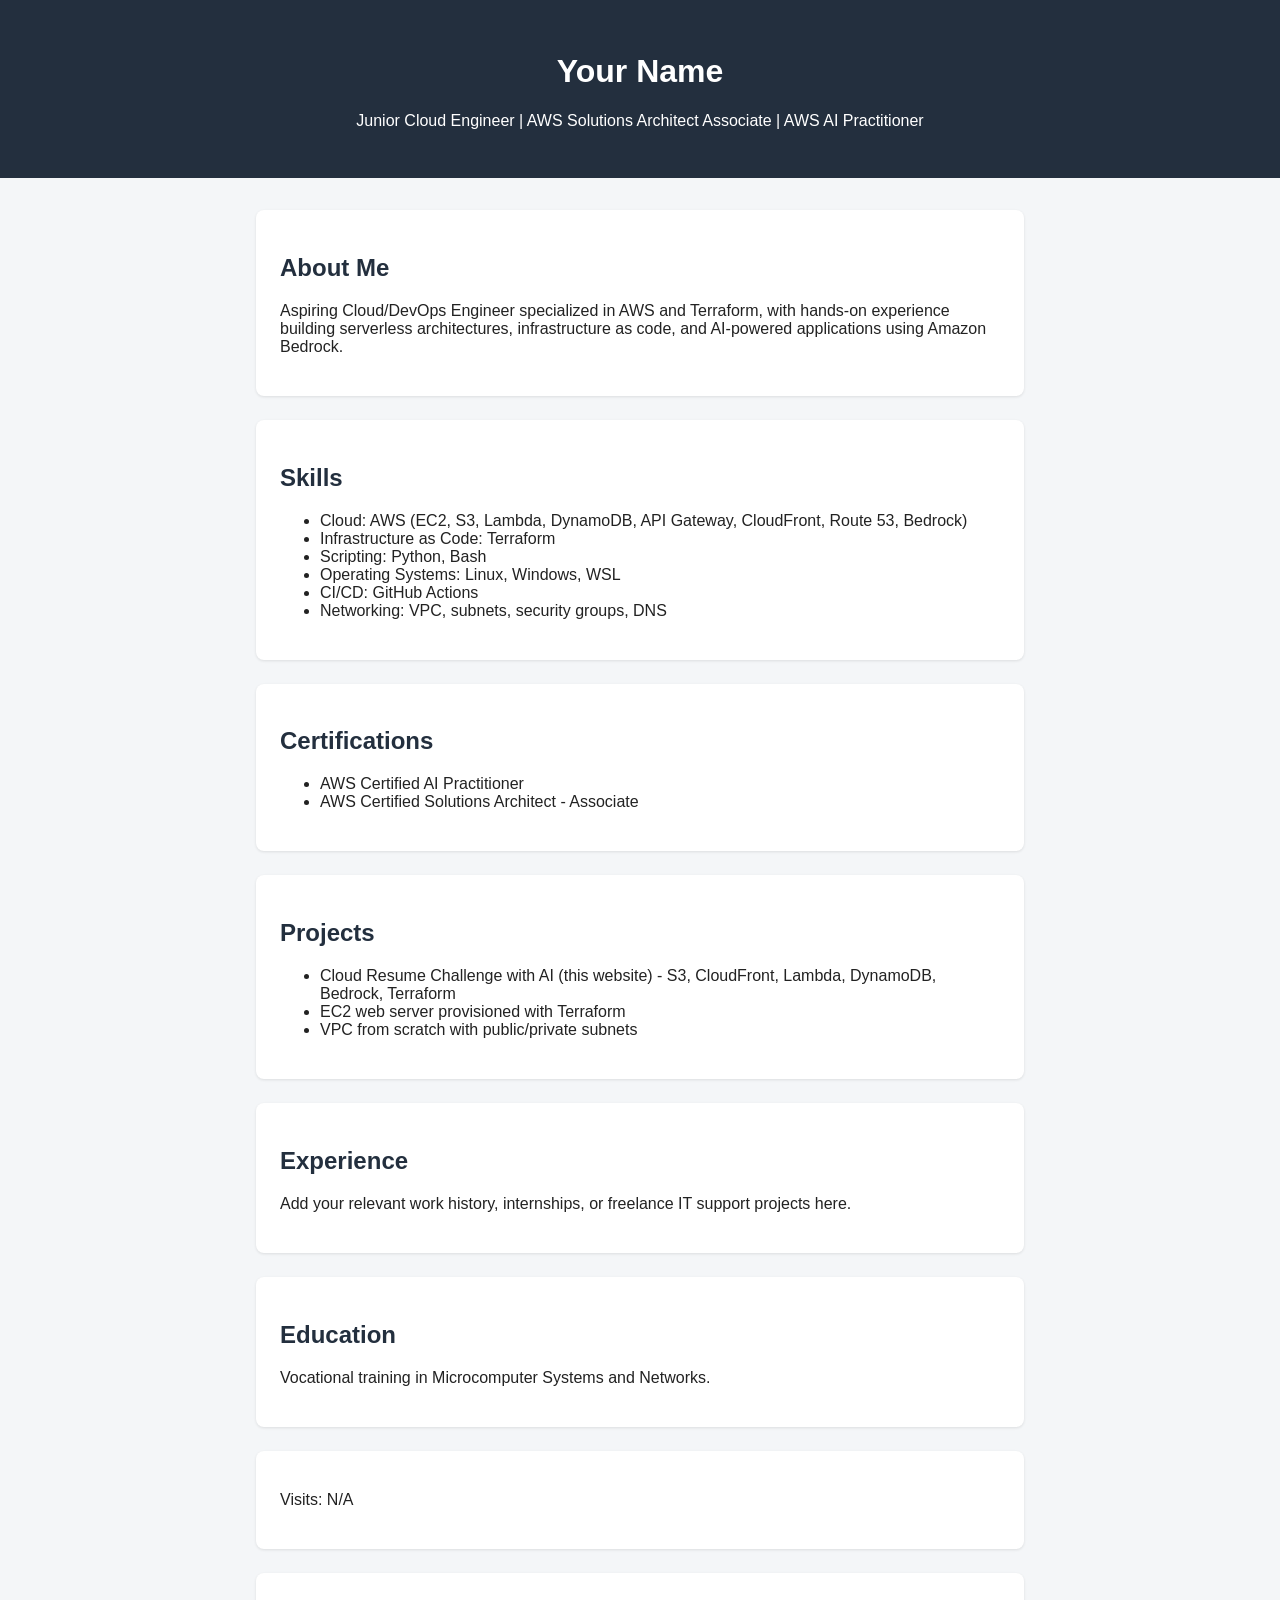
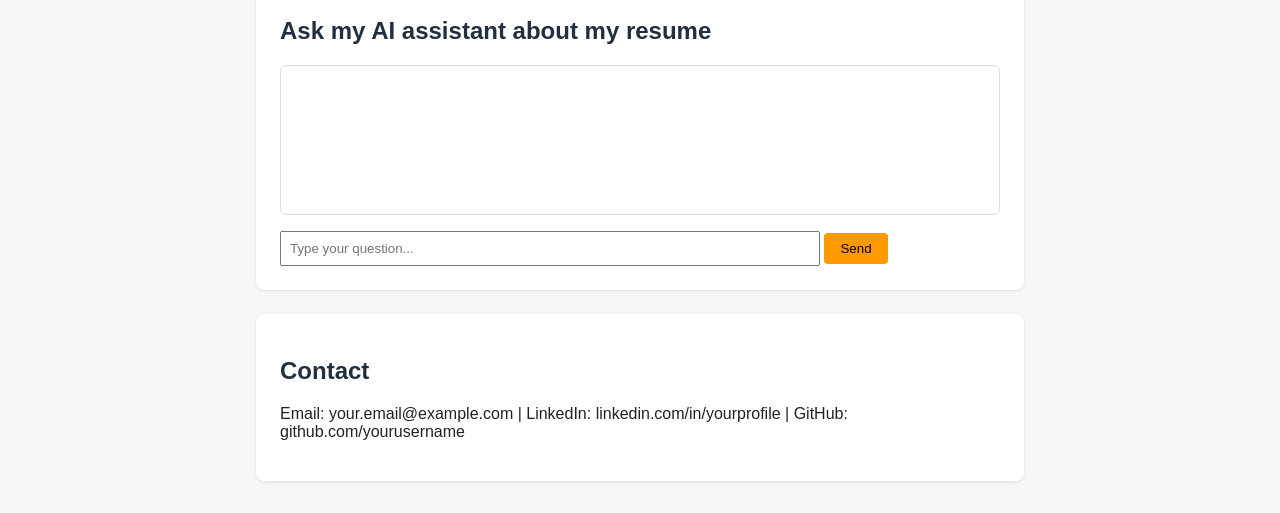
==== frontend/index.html @ 5c3176da "Initial structure: Cloud Resume Challenge + AI" ====
<!DOCTYPE html>
<html lang="en">
<head>
  <meta charset="UTF-8">
  <title>Your Name - Junior Cloud Engineer</title>
  <link rel="stylesheet" href="style.css">
</head>
<body>
  <header>
    <h1>Your Name</h1>
    <p>Junior Cloud Engineer | AWS Solutions Architect Associate | AWS AI Practitioner</p>
  </header>

  <main>
    <section id="about">
      <h2>About Me</h2>
      <p>Aspiring Cloud/DevOps Engineer specialized in AWS and Terraform, with hands-on
      experience building serverless architectures, infrastructure as code, and
      AI-powered applications using Amazon Bedrock.</p>
    </section>

    <section id="skills">
      <h2>Skills</h2>
      <ul>
        <li>Cloud: AWS (EC2, S3, Lambda, DynamoDB, API Gateway, CloudFront, Route 53, Bedrock)</li>
        <li>Infrastructure as Code: Terraform</li>
        <li>Scripting: Python, Bash</li>
        <li>Operating Systems: Linux, Windows, WSL</li>
        <li>CI/CD: GitHub Actions</li>
        <li>Networking: VPC, subnets, security groups, DNS</li>
      </ul>
    </section>

    <section id="certifications">
      <h2>Certifications</h2>
      <ul>
        <li>AWS Certified AI Practitioner</li>
        <li>AWS Certified Solutions Architect - Associate</li>
      </ul>
    </section>

    <section id="projects">
      <h2>Projects</h2>
      <ul>
        <li>Cloud Resume Challenge with AI (this website) - S3, CloudFront, Lambda, DynamoDB, Bedrock, Terraform</li>
        <li>EC2 web server provisioned with Terraform</li>
        <li>VPC from scratch with public/private subnets</li>
      </ul>
    </section>

    <section id="experience">
      <h2>Experience</h2>
      <p>Add your relevant work history, internships, or freelance IT support projects here.</p>
    </section>

    <section id="education">
      <h2>Education</h2>
      <p>Vocational training in Microcomputer Systems and Networks.</p>
    </section>

    <section id="counter">
      <p>Visits: <span id="visit-count">...</span></p>
    </section>

    <section id="chat">
      <h2>Ask my AI assistant about my resume</h2>
      <div id="chat-window"></div>
      <input type="text" id="chat-input" placeholder="Type your question...">
      <button id="chat-send">Send</button>
    </section>

    <section id="contact">
      <h2>Contact</h2>
      <p>Email: your.email@example.com | LinkedIn: linkedin.com/in/yourprofile | GitHub: github.com/yourusername</p>
    </section>
  </main>

  <script src="script.js"></script>
</body>
</html>
---- frontend/style.css ----
* { box-sizing: border-box; font-family: Arial, sans-serif; }
body { margin: 0; background: #f4f6f8; color: #222; }
header { background: #232f3e; color: white; padding: 2rem; text-align: center; }
main { max-width: 800px; margin: 2rem auto; padding: 0 1rem; }
section { background: white; padding: 1.5rem; margin-bottom: 1.5rem; border-radius: 8px; box-shadow: 0 1px 3px rgba(0,0,0,0.1); }
h2 { color: #232f3e; }
#chat-window { min-height: 150px; border: 1px solid #ddd; border-radius: 6px; padding: 1rem; margin-bottom: 1rem; overflow-y: auto; }
#chat-input { width: 75%; padding: 0.5rem; }
#chat-send { padding: 0.5rem 1rem; background: #ff9900; border: none; border-radius: 4px; cursor: pointer; }
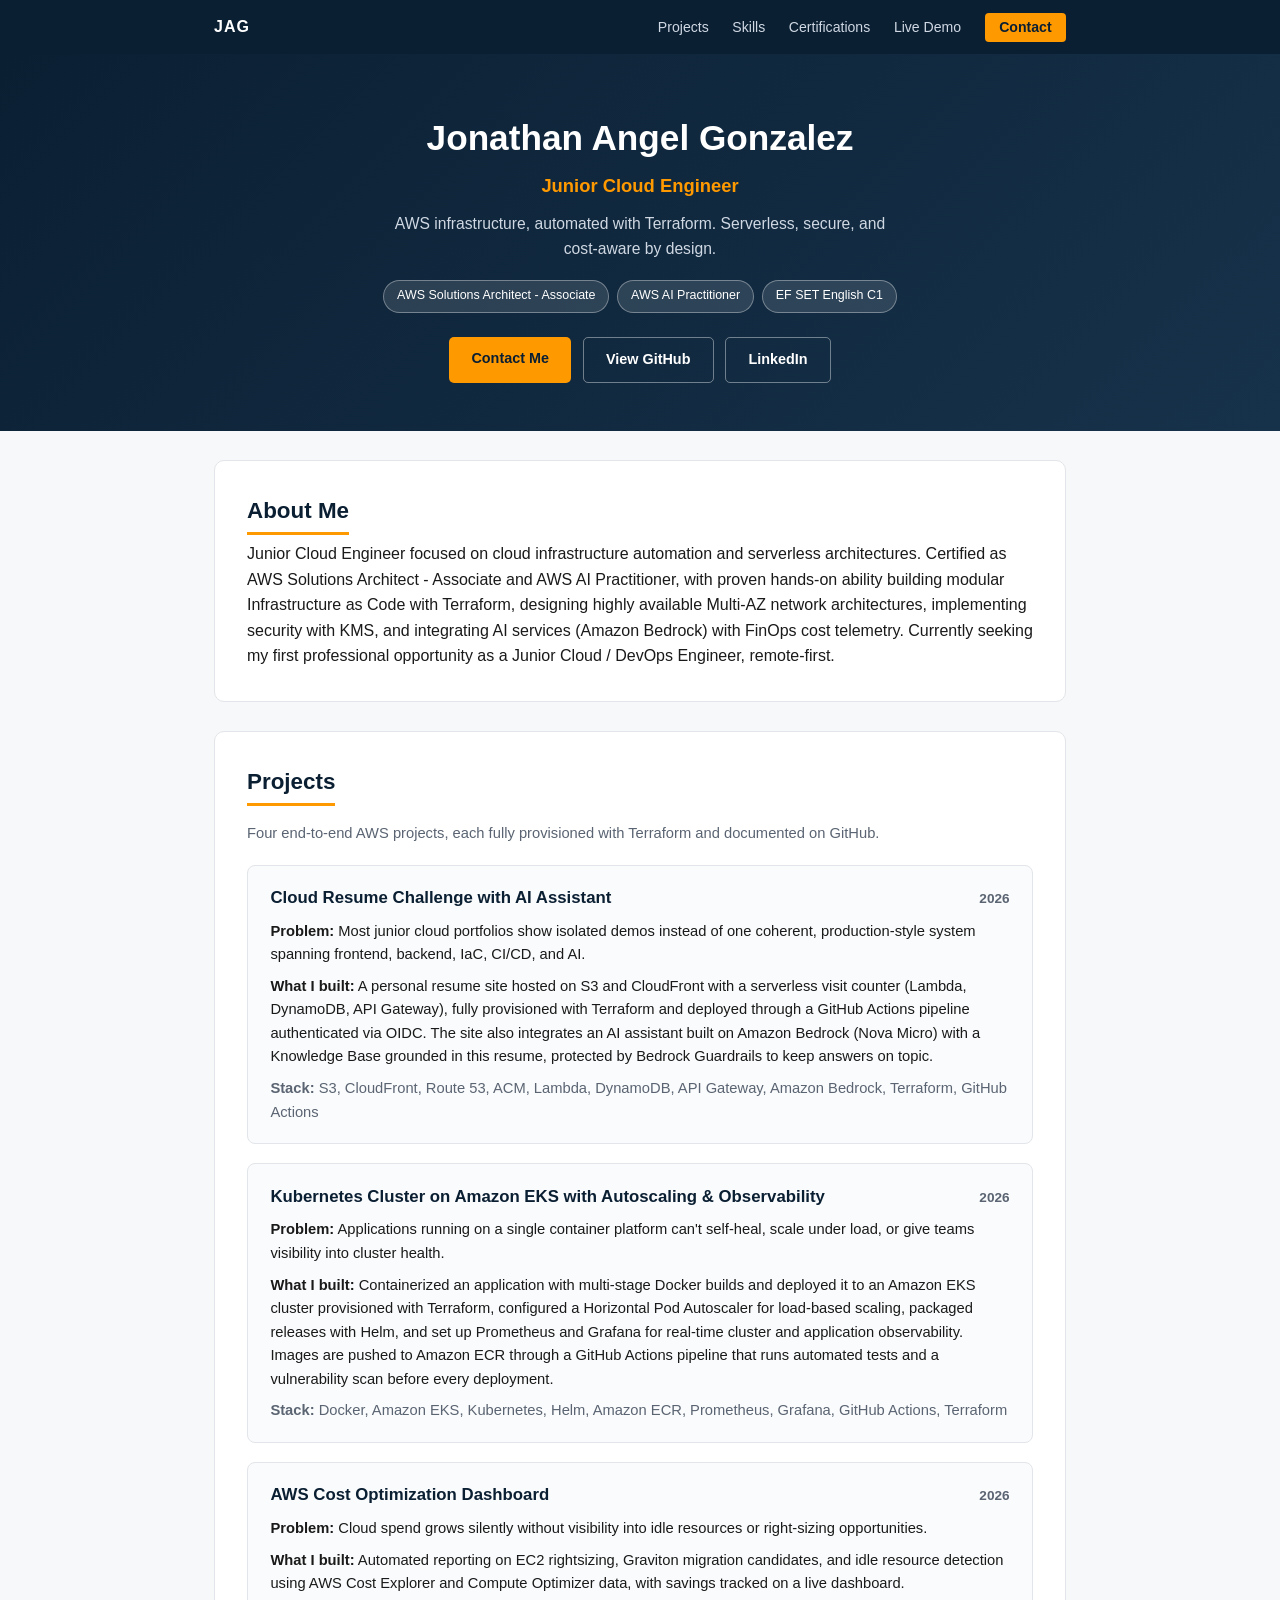
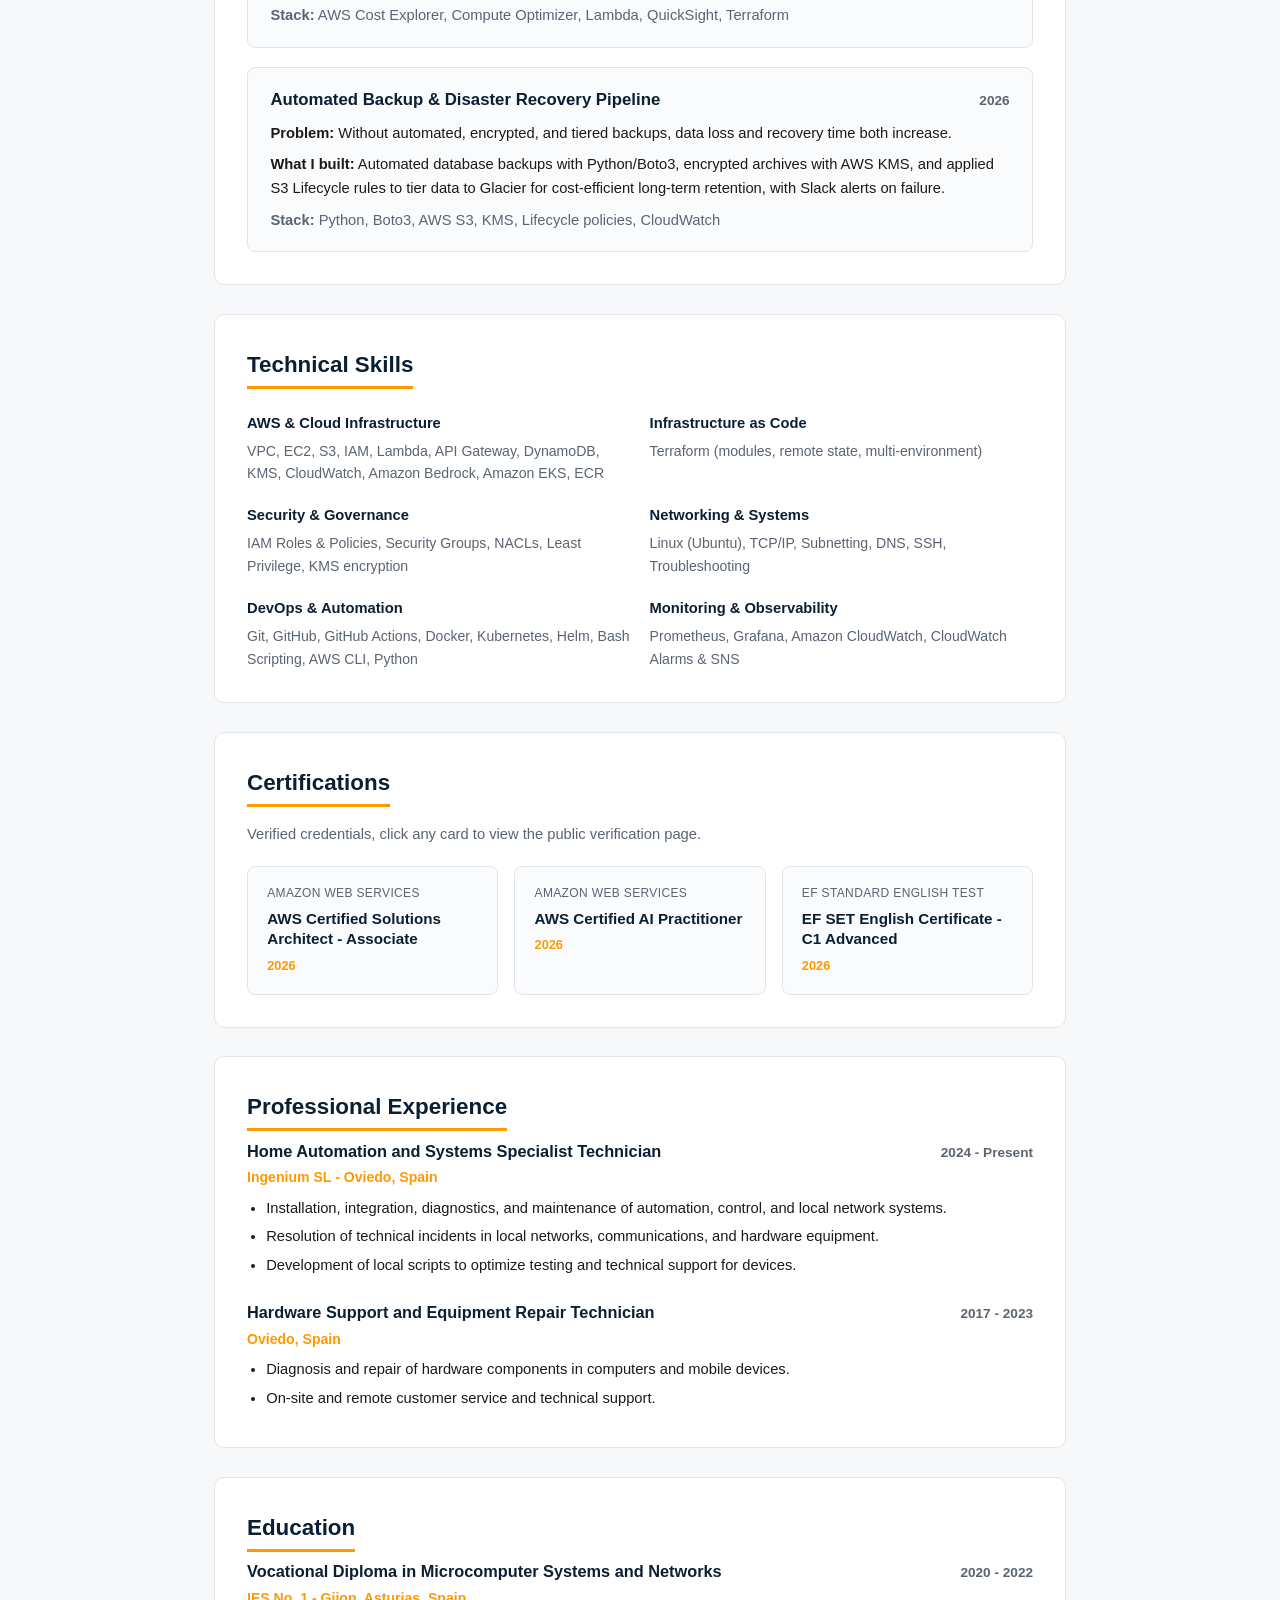
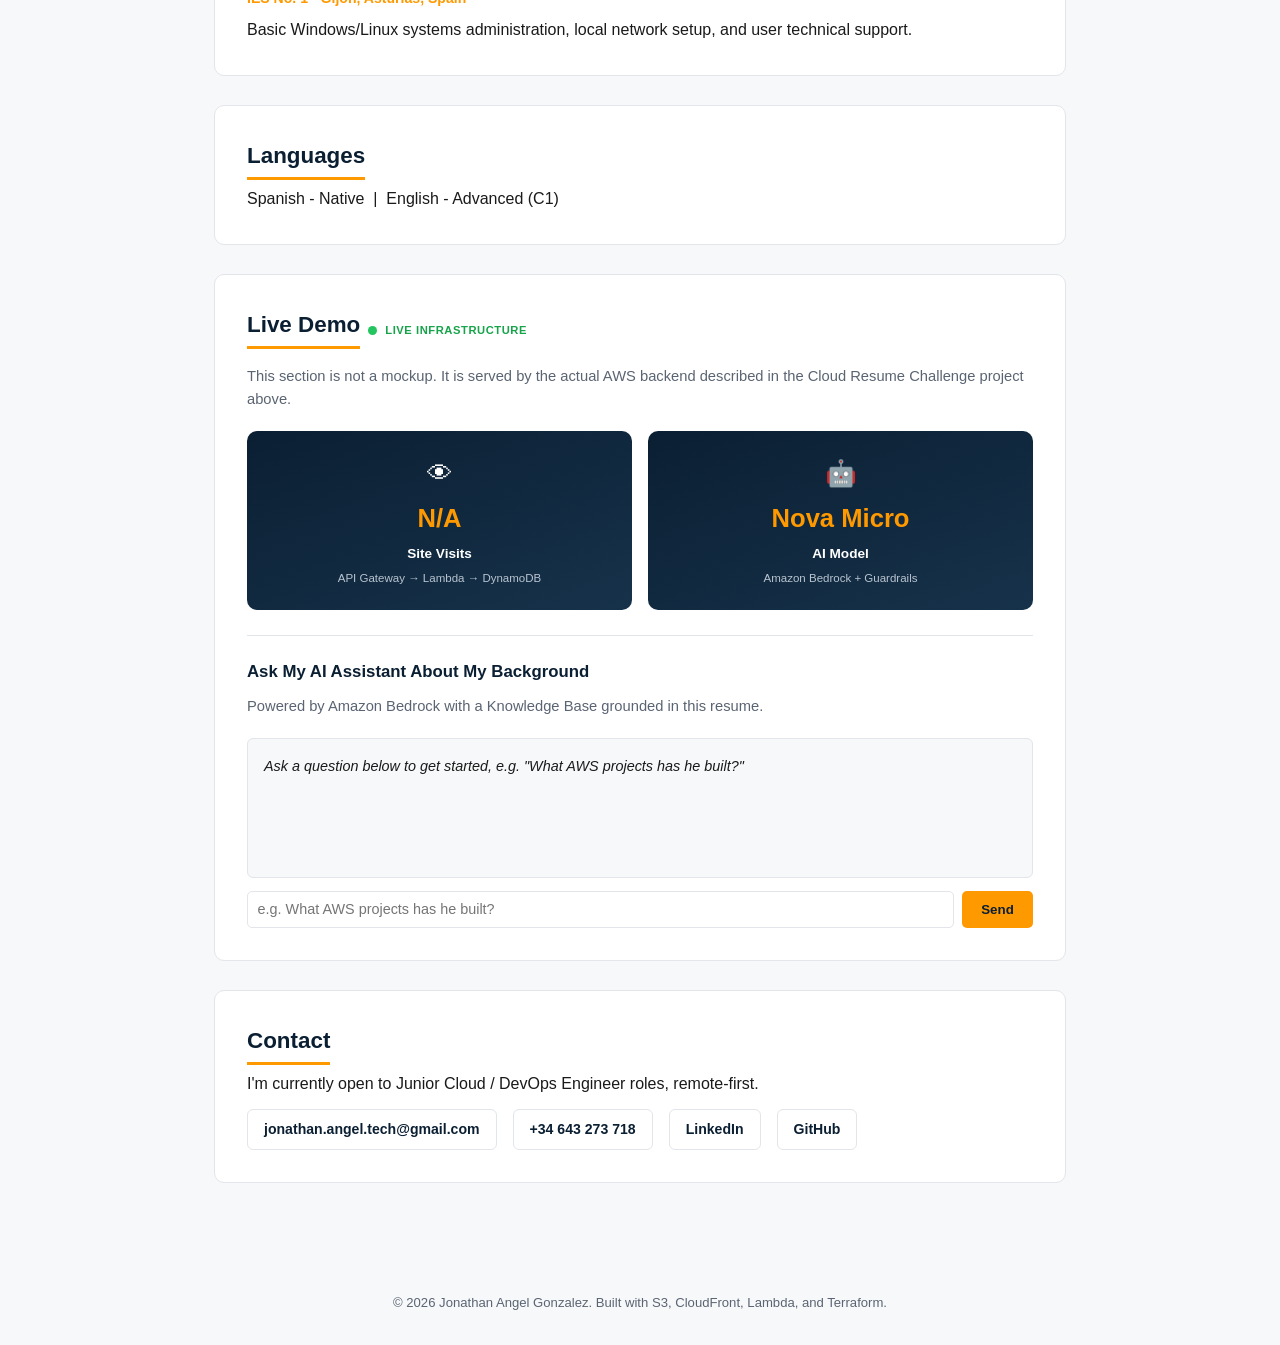
==== commit 73bc47a8: "Initial commit: Cloud Resume Challenge with AI" ====
--- a/frontend/index.html
+++ b/frontend/index.html
@@ -1,80 +1,553 @@
 <!DOCTYPE html>
 <html lang="en">
 <head>
-  <meta charset="UTF-8">
-  <title>Your Name - Junior Cloud Engineer</title>
-  <link rel="stylesheet" href="style.css">
+<meta charset="UTF-8">
+<meta name="viewport" content="width=device-width, initial-scale=1.0">
+<title>Jonathan Angel Gonzalez | Junior Cloud Engineer - AWS</title>
+<meta name="description" content="Junior Cloud Engineer specialized in AWS, Terraform, and serverless architectures. AWS Certified Solutions Architect - Associate and AI Practitioner.">
+<style>
+* { box-sizing: border-box; margin: 0; padding: 0; }
+
+:root {
+  --navy: #0b1f33;
+  --orange: #ff9900;
+  --gray-bg: #f7f8fa;
+  --text-dark: #1a1a1a;
+  --text-muted: #5a6472;
+  --border: #e2e5e9;
+}
+
+html { scroll-behavior: smooth; }
+
+body {
+  font-family: -apple-system, "Segoe UI", Roboto, Arial, sans-serif;
+  background: var(--gray-bg);
+  color: var(--text-dark);
+  line-height: 1.6;
+}
+
+nav {
+  position: sticky;
+  top: 0;
+  background: var(--navy);
+  z-index: 100;
+  width: 100%;
+}
+.nav-inner {
+  max-width: 900px;
+  margin: 0 auto;
+  display: flex;
+  justify-content: space-between;
+  align-items: center;
+  padding: 0.9rem 1.5rem;
+}
+.nav-logo { color: #fff; font-weight: 700; letter-spacing: 1px; }
+.nav-links a {
+  color: #cfd8e3;
+  text-decoration: none;
+  margin-left: 1.2rem;
+  font-size: 0.88rem;
+}
+.nav-links a:hover { color: #fff; }
+.nav-cta {
+  background: var(--orange) !important;
+  color: var(--navy) !important;
+  padding: 0.4rem 0.9rem;
+  border-radius: 4px;
+  font-weight: 700;
+}
+
+.hero {
+  background: linear-gradient(135deg, var(--navy) 0%, #16324a 100%);
+  color: #fff;
+  text-align: center;
+  padding: 3.5rem 1.5rem 3rem;
+}
+.hero h1 { font-size: 2.2rem; margin-bottom: 0.3rem; color: #fff; }
+.hero-role { font-size: 1.15rem; color: var(--orange); font-weight: 600; margin-bottom: 0.6rem; }
+.hero-tagline { color: #cfd8e3; max-width: 520px; margin: 0 auto 1.2rem; font-size: 0.98rem; }
+.hero-badges { display: flex; flex-wrap: wrap; justify-content: center; gap: 0.5rem; margin-bottom: 1.5rem; }
+.hero-links { display: flex; justify-content: center; gap: 0.7rem; flex-wrap: wrap; }
+
+.badge {
+  background: rgba(255,255,255,0.12);
+  border: 1px solid rgba(255,255,255,0.35);
+  color: #ffffff !important;
+  padding: 0.35rem 0.8rem;
+  border-radius: 20px;
+  font-size: 0.78rem;
+  text-decoration: none;
+  display: inline-block;
+}
+.badge:hover { background: rgba(255,255,255,0.25); }
+
+.btn {
+  padding: 0.65rem 1.4rem;
+  border-radius: 5px;
+  text-decoration: none;
+  font-weight: 700;
+  font-size: 0.9rem;
+  display: inline-block;
+  cursor: pointer;
+}
+.btn-primary { background: var(--orange) !important; color: var(--navy) !important; }
+.btn-primary:hover { background: #e68a00 !important; }
+.btn-secondary { background: transparent; color: #fff !important; border: 1px solid rgba(255,255,255,0.4); }
+.btn-secondary:hover { background: rgba(255,255,255,0.1); }
+
+main { max-width: 900px; margin: 0 auto; padding: 0 1.5rem 3rem; }
+
+section {
+  background: #fff;
+  padding: 2rem;
+  margin: 1.8rem 0;
+  border-radius: 10px;
+  border: 1px solid var(--border);
+  scroll-margin-top: 80px;
+}
+
+h2 {
+  color: var(--navy);
+  font-size: 1.4rem;
+  margin-bottom: 0.4rem;
+  border-bottom: 3px solid var(--orange);
+  display: inline-block;
+  padding-bottom: 0.2rem;
+}
+.section-subtitle { color: var(--text-muted); font-size: 0.92rem; margin: 0.6rem 0 1.2rem; }
+
+.project-card {
+  border: 1px solid var(--border);
+  border-radius: 8px;
+  padding: 1.2rem 1.4rem;
+  margin-bottom: 1.2rem;
+  background: #fafbfc;
+}
+.project-card:last-child { margin-bottom: 0; }
+.project-header { display: flex; justify-content: space-between; align-items: baseline; flex-wrap: wrap; gap: 0.4rem; }
+.project-header h3 { color: var(--navy); font-size: 1.05rem; }
+.project-year { color: var(--text-muted); font-size: 0.85rem; font-weight: 600; }
+.project-problem, .project-result, .project-stack { font-size: 0.92rem; margin-top: 0.5rem; }
+.project-stack { color: var(--text-muted); }
+
+.skills-grid {
+  display: grid;
+  grid-template-columns: repeat(2, 1fr);
+  gap: 1.2rem;
+  margin-top: 1rem;
+}
+.skill-group h4 { color: var(--navy); font-size: 0.92rem; margin-bottom: 0.3rem; }
+.skill-group p { font-size: 0.88rem; color: var(--text-muted); }
+
+.cert-grid {
+  display: grid;
+  grid-template-columns: repeat(3, 1fr);
+  gap: 1rem;
+  margin-top: 1rem;
+}
+.cert-card {
+  display: flex;
+  flex-direction: column;
+  gap: 0.35rem;
+  padding: 1.1rem 1.2rem;
+  border: 1px solid var(--border);
+  border-radius: 8px;
+  background: #fafbfc;
+  text-decoration: none;
+}
+.cert-card:hover { border-color: var(--orange); background: #fff9f0; }
+.cert-issuer { font-size: 0.75rem; color: var(--text-muted); text-transform: uppercase; letter-spacing: 0.03em; }
+.cert-name { font-size: 0.95rem; font-weight: 700; color: var(--navy); line-height: 1.35; }
+.cert-year { font-size: 0.8rem; color: var(--orange); font-weight: 600; }
+
+.exp-item { margin-bottom: 1.4rem; }
+.exp-item:last-child { margin-bottom: 0; }
+.exp-header { display: flex; justify-content: space-between; align-items: baseline; flex-wrap: wrap; }
+.exp-header h3 { color: var(--navy); font-size: 1.02rem; }
+.exp-date { color: var(--text-muted); font-size: 0.85rem; font-weight: 600; }
+.exp-company { color: var(--orange); font-weight: 600; font-size: 0.88rem; margin: 0.15rem 0 0.5rem; }
+.exp-item ul { padding-left: 1.2rem; font-size: 0.92rem; }
+.exp-item li { margin-bottom: 0.3rem; }
+
+.live-demo-header { display: flex; align-items: center; gap: 0.5rem; flex-wrap: wrap; }
+.live-dot {
+  width: 9px; height: 9px; border-radius: 50%;
+  background: #22c55e;
+  display: inline-block;
+  box-shadow: 0 0 0 0 rgba(34,197,94,0.6);
+  animation: pulse-dot 1.8s infinite;
+}
+@keyframes pulse-dot {
+  0% { box-shadow: 0 0 0 0 rgba(34,197,94,0.6); }
+  70% { box-shadow: 0 0 0 6px rgba(34,197,94,0); }
+  100% { box-shadow: 0 0 0 0 rgba(34,197,94,0); }
+}
+.live-label {
+  font-size: 0.7rem;
+  font-weight: 700;
+  color: #16a34a;
+  letter-spacing: 0.05em;
+}
+
+.demo-stat-row {
+  display: grid;
+  grid-template-columns: repeat(2, 1fr);
+  gap: 1rem;
+  margin: 1.2rem 0 1.6rem;
+}
+.demo-stat-card {
+  display: flex;
+  flex-direction: column;
+  align-items: center;
+  text-align: center;
+  gap: 0.25rem;
+  padding: 1.4rem 1rem;
+  background: linear-gradient(160deg, #0b1f33 0%, #16324a 100%);
+  border-radius: 10px;
+  color: #fff;
+}
+.demo-stat-icon { font-size: 1.6rem; }
+.demo-stat-value { font-size: 1.6rem; font-weight: 800; color: var(--orange); }
+.demo-stat-label { font-size: 0.85rem; font-weight: 600; color: #fff; }
+.demo-stat-source { font-size: 0.72rem; color: #b9c4d0; }
+
+.chat-card {
+  border-top: 1px solid var(--border);
+  padding-top: 1.4rem;
+}
+.chat-card h3 { color: var(--navy); font-size: 1.05rem; margin-bottom: 0.3rem; }
+
+#chat-window {
+  min-height: 140px;
+  max-height: 260px;
+  border: 1px solid var(--border);
+  border-radius: 6px;
+  padding: 1rem;
+  margin: 0.8rem 0;
+  overflow-y: auto;
+  background: var(--gray-bg);
+  font-size: 0.9rem;
+}
+#chat-window p { margin-bottom: 0.5rem; }
+.chat-input-row { display: flex; gap: 0.5rem; }
+#chat-input { flex: 1; padding: 0.6rem; border: 1px solid var(--border); border-radius: 5px; font-size: 0.9rem; }
+#chat-send { padding: 0.6rem 1.2rem; background: var(--orange); color: var(--navy); border: none; border-radius: 5px; font-weight: 700; cursor: pointer; }
+#chat-send:hover { background: #e68a00; }
+
+.contact-grid {
+  display: flex;
+  flex-wrap: wrap;
+  gap: 1rem;
+  margin-top: 0.8rem;
+}
+.contact-grid a {
+  color: var(--navy);
+  text-decoration: none;
+  font-weight: 600;
+  padding: 0.5rem 1rem;
+  border: 1px solid var(--border);
+  border-radius: 6px;
+  font-size: 0.88rem;
+}
+.contact-grid a:hover { background: var(--gray-bg); }
+
+footer {
+  text-align: center;
+  color: var(--text-muted);
+  font-size: 0.82rem;
+  padding: 2rem 1rem;
+}
+
+@media (max-width: 600px) {
+  .nav-links a { margin-left: 0.6rem; font-size: 0.78rem; }
+  .skills-grid { grid-template-columns: 1fr; }
+  .cert-grid { grid-template-columns: 1fr; }
+  .demo-stat-row { grid-template-columns: 1fr; }
+  .hero h1 { font-size: 1.7rem; }
+}
+</style>
 </head>
 <body>
-  <header>
-    <h1>Your Name</h1>
-    <p>Junior Cloud Engineer | AWS Solutions Architect Associate | AWS AI Practitioner</p>
-  </header>
-
-  <main>
-    <section id="about">
-      <h2>About Me</h2>
-      <p>Aspiring Cloud/DevOps Engineer specialized in AWS and Terraform, with hands-on
-      experience building serverless architectures, infrastructure as code, and
-      AI-powered applications using Amazon Bedrock.</p>
-    </section>
-
-    <section id="skills">
-      <h2>Skills</h2>
+
+<nav>
+  <div class="nav-inner">
+    <span class="nav-logo">JAG</span>
+    <div class="nav-links">
+      <a href="#projects">Projects</a>
+      <a href="#skills">Skills</a>
+      <a href="#certifications">Certifications</a>
+      <a href="#live-demo">Live Demo</a>
+      <a href="#contact" class="nav-cta">Contact</a>
+    </div>
+  </div>
+</nav>
+
+<header class="hero">
+  <h1>Jonathan Angel Gonzalez</h1>
+  <p class="hero-role">Junior Cloud Engineer</p>
+  <p class="hero-tagline">AWS infrastructure, automated with Terraform. Serverless, secure, and cost-aware by design.</p>
+  <div class="hero-badges">
+    <a href="https://www.credly.com/badges/acb43683-5fc4-49c8-821f-7a49d90f2c74" target="_blank" class="badge">AWS Solutions Architect - Associate</a>
+    <a href="https://www.credly.com/badges/4bea0010-dd3b-4433-be2c-d2b46f1915d0" target="_blank" class="badge">AWS AI Practitioner</a>
+    <a href="http://cert.efset.org/wkopgM" target="_blank" class="badge">EF SET English C1</a>
+  </div>
+  <div class="hero-links">
+    <a href="mailto:jonathan.angel.tech@gmail.com" class="btn btn-primary">Contact Me</a>
+    <a href="https://github.com/tatan461" target="_blank" class="btn btn-secondary">View GitHub</a>
+    <a href="https://linkedin.com/in/jonathan-angel-gonzalez-0543b441a" target="_blank" class="btn btn-secondary">LinkedIn</a>
+  </div>
+</header>
+
+<main>
+
+  <section id="about">
+    <h2>About Me</h2>
+    <p>Junior Cloud Engineer focused on cloud infrastructure automation and serverless architectures.
+    Certified as AWS Solutions Architect - Associate and AWS AI Practitioner, with proven hands-on
+    ability building modular Infrastructure as Code with Terraform, designing highly available Multi-AZ
+    network architectures, implementing security with KMS, and integrating AI services (Amazon Bedrock)
+    with FinOps cost telemetry. Currently seeking my first professional opportunity as a Junior Cloud /
+    DevOps Engineer, remote-first.</p>
+  </section>
+
+  <section id="projects">
+    <h2>Projects</h2>
+    <p class="section-subtitle">Four end-to-end AWS projects, each fully provisioned with Terraform and documented on GitHub.</p>
+
+    <div class="project-card">
+      <div class="project-header">
+        <h3>Cloud Resume Challenge with AI Assistant</h3>
+        <span class="project-year">2026</span>
+      </div>
+      <p class="project-problem"><strong>Problem:</strong> Most junior cloud portfolios show isolated demos instead of one coherent, production-style system spanning frontend, backend, IaC, CI/CD, and AI.</p>
+      <p class="project-result"><strong>What I built:</strong> A personal resume site hosted on S3 and CloudFront with a serverless visit counter (Lambda, DynamoDB, API Gateway), fully provisioned with Terraform and deployed through a GitHub Actions pipeline authenticated via OIDC. The site also integrates an AI assistant built on Amazon Bedrock (Nova Micro) with a Knowledge Base grounded in this resume, protected by Bedrock Guardrails to keep answers on topic.</p>
+      <p class="project-stack"><strong>Stack:</strong> S3, CloudFront, Route 53, ACM, Lambda, DynamoDB, API Gateway, Amazon Bedrock, Terraform, GitHub Actions</p>
+    </div>
+
+    <div class="project-card">
+      <div class="project-header">
+        <h3>Kubernetes Cluster on Amazon EKS with Autoscaling &amp; Observability</h3>
+        <span class="project-year">2026</span>
+      </div>
+      <p class="project-problem"><strong>Problem:</strong> Applications running on a single container platform can't self-heal, scale under load, or give teams visibility into cluster health.</p>
+      <p class="project-result"><strong>What I built:</strong> Containerized an application with multi-stage Docker builds and deployed it to an Amazon EKS cluster provisioned with Terraform, configured a Horizontal Pod Autoscaler for load-based scaling, packaged releases with Helm, and set up Prometheus and Grafana for real-time cluster and application observability. Images are pushed to Amazon ECR through a GitHub Actions pipeline that runs automated tests and a vulnerability scan before every deployment.</p>
+      <p class="project-stack"><strong>Stack:</strong> Docker, Amazon EKS, Kubernetes, Helm, Amazon ECR, Prometheus, Grafana, GitHub Actions, Terraform</p>
+    </div>
+
+    <div class="project-card">
+      <div class="project-header">
+        <h3>AWS Cost Optimization Dashboard</h3>
+        <span class="project-year">2026</span>
+      </div>
+      <p class="project-problem"><strong>Problem:</strong> Cloud spend grows silently without visibility into idle resources or right-sizing opportunities.</p>
+      <p class="project-result"><strong>What I built:</strong> Automated reporting on EC2 rightsizing, Graviton migration candidates, and idle resource detection using AWS Cost Explorer and Compute Optimizer data, with savings tracked on a live dashboard.</p>
+      <p class="project-stack"><strong>Stack:</strong> AWS Cost Explorer, Compute Optimizer, Lambda, QuickSight, Terraform</p>
+    </div>
+
+    <div class="project-card">
+      <div class="project-header">
+        <h3>Automated Backup &amp; Disaster Recovery Pipeline</h3>
+        <span class="project-year">2026</span>
+      </div>
+      <p class="project-problem"><strong>Problem:</strong> Without automated, encrypted, and tiered backups, data loss and recovery time both increase.</p>
+      <p class="project-result"><strong>What I built:</strong> Automated database backups with Python/Boto3, encrypted archives with AWS KMS, and applied S3 Lifecycle rules to tier data to Glacier for cost-efficient long-term retention, with Slack alerts on failure.</p>
+      <p class="project-stack"><strong>Stack:</strong> Python, Boto3, AWS S3, KMS, Lifecycle policies, CloudWatch</p>
+    </div>
+  </section>
+
+  <section id="skills">
+    <h2>Technical Skills</h2>
+    <div class="skills-grid">
+      <div class="skill-group">
+        <h4>AWS &amp; Cloud Infrastructure</h4>
+        <p>VPC, EC2, S3, IAM, Lambda, API Gateway, DynamoDB, KMS, CloudWatch, Amazon Bedrock, Amazon EKS, ECR</p>
+      </div>
+      <div class="skill-group">
+        <h4>Infrastructure as Code</h4>
+        <p>Terraform (modules, remote state, multi-environment)</p>
+      </div>
+      <div class="skill-group">
+        <h4>Security &amp; Governance</h4>
+        <p>IAM Roles &amp; Policies, Security Groups, NACLs, Least Privilege, KMS encryption</p>
+      </div>
+      <div class="skill-group">
+        <h4>Networking &amp; Systems</h4>
+        <p>Linux (Ubuntu), TCP/IP, Subnetting, DNS, SSH, Troubleshooting</p>
+      </div>
+      <div class="skill-group">
+        <h4>DevOps &amp; Automation</h4>
+        <p>Git, GitHub, GitHub Actions, Docker, Kubernetes, Helm, Bash Scripting, AWS CLI, Python</p>
+      </div>
+      <div class="skill-group">
+        <h4>Monitoring &amp; Observability</h4>
+        <p>Prometheus, Grafana, Amazon CloudWatch, CloudWatch Alarms &amp; SNS</p>
+      </div>
+    </div>
+  </section>
+
+  <section id="certifications">
+    <h2>Certifications</h2>
+    <p class="section-subtitle">Verified credentials, click any card to view the public verification page.</p>
+    <div class="cert-grid">
+      <a href="https://www.credly.com/badges/acb43683-5fc4-49c8-821f-7a49d90f2c74" target="_blank" class="cert-card">
+        <span class="cert-issuer">Amazon Web Services</span>
+        <span class="cert-name">AWS Certified Solutions Architect - Associate</span>
+        <span class="cert-year">2026</span>
+      </a>
+      <a href="https://www.credly.com/badges/4bea0010-dd3b-4433-be2c-d2b46f1915d0" target="_blank" class="cert-card">
+        <span class="cert-issuer">Amazon Web Services</span>
+        <span class="cert-name">AWS Certified AI Practitioner</span>
+        <span class="cert-year">2026</span>
+      </a>
+      <a href="http://cert.efset.org/wkopgM" target="_blank" class="cert-card">
+        <span class="cert-issuer">EF Standard English Test</span>
+        <span class="cert-name">EF SET English Certificate - C1 Advanced</span>
+        <span class="cert-year">2026</span>
+      </a>
+    </div>
+  </section>
+
+  <section id="experience">
+    <h2>Professional Experience</h2>
+
+    <div class="exp-item">
+      <div class="exp-header">
+        <h3>Home Automation and Systems Specialist Technician</h3>
+        <span class="exp-date">2024 - Present</span>
+      </div>
+      <p class="exp-company">Ingenium SL - Oviedo, Spain</p>
       <ul>
-        <li>Cloud: AWS (EC2, S3, Lambda, DynamoDB, API Gateway, CloudFront, Route 53, Bedrock)</li>
-        <li>Infrastructure as Code: Terraform</li>
-        <li>Scripting: Python, Bash</li>
-        <li>Operating Systems: Linux, Windows, WSL</li>
-        <li>CI/CD: GitHub Actions</li>
-        <li>Networking: VPC, subnets, security groups, DNS</li>
+        <li>Installation, integration, diagnostics, and maintenance of automation, control, and local network systems.</li>
+        <li>Resolution of technical incidents in local networks, communications, and hardware equipment.</li>
+        <li>Development of local scripts to optimize testing and technical support for devices.</li>
       </ul>
-    </section>
-
-    <section id="certifications">
-      <h2>Certifications</h2>
+    </div>
+
+    <div class="exp-item">
+      <div class="exp-header">
+        <h3>Hardware Support and Equipment Repair Technician</h3>
+        <span class="exp-date">2017 - 2023</span>
+      </div>
+      <p class="exp-company">Oviedo, Spain</p>
       <ul>
-        <li>AWS Certified AI Practitioner</li>
-        <li>AWS Certified Solutions Architect - Associate</li>
+        <li>Diagnosis and repair of hardware components in computers and mobile devices.</li>
+        <li>On-site and remote customer service and technical support.</li>
       </ul>
-    </section>
-
-    <section id="projects">
-      <h2>Projects</h2>
-      <ul>
-        <li>Cloud Resume Challenge with AI (this website) - S3, CloudFront, Lambda, DynamoDB, Bedrock, Terraform</li>
-        <li>EC2 web server provisioned with Terraform</li>
-        <li>VPC from scratch with public/private subnets</li>
-      </ul>
-    </section>
-
-    <section id="experience">
-      <h2>Experience</h2>
-      <p>Add your relevant work history, internships, or freelance IT support projects here.</p>
-    </section>
-
-    <section id="education">
-      <h2>Education</h2>
-      <p>Vocational training in Microcomputer Systems and Networks.</p>
-    </section>
-
-    <section id="counter">
-      <p>Visits: <span id="visit-count">...</span></p>
-    </section>
-
-    <section id="chat">
-      <h2>Ask my AI assistant about my resume</h2>
-      <div id="chat-window"></div>
-      <input type="text" id="chat-input" placeholder="Type your question...">
-      <button id="chat-send">Send</button>
-    </section>
-
-    <section id="contact">
-      <h2>Contact</h2>
-      <p>Email: your.email@example.com | LinkedIn: linkedin.com/in/yourprofile | GitHub: github.com/yourusername</p>
-    </section>
-  </main>
-
-  <script src="script.js"></script>
+    </div>
+  </section>
+
+  <section id="education">
+    <h2>Education</h2>
+    <div class="exp-item">
+      <div class="exp-header">
+        <h3>Vocational Diploma in Microcomputer Systems and Networks</h3>
+        <span class="exp-date">2020 - 2022</span>
+      </div>
+      <p class="exp-company">IES No. 1 - Gijon, Asturias, Spain</p>
+      <p>Basic Windows/Linux systems administration, local network setup, and user technical support.</p>
+    </div>
+  </section>
+
+  <section id="languages">
+    <h2>Languages</h2>
+    <p>Spanish - Native &nbsp;|&nbsp; English - Advanced (C1)</a></p>
+  </section>
+
+  <section id="live-demo">
+    <div class="live-demo-header">
+      <h2>Live Demo</h2>
+      <span class="live-dot"></span>
+      <span class="live-label">LIVE INFRASTRUCTURE</span>
+    </div>
+    <p class="section-subtitle">This section is not a mockup. It is served by the actual AWS backend described in the Cloud Resume Challenge project above.</p>
+
+    <div class="demo-stat-row">
+      <div class="demo-stat-card">
+        <span class="demo-stat-icon">&#128065;</span>
+        <span class="demo-stat-value" id="visit-count">...</span>
+        <span class="demo-stat-label">Site Visits</span>
+        <span class="demo-stat-source">API Gateway &rarr; Lambda &rarr; DynamoDB</span>
+      </div>
+      <div class="demo-stat-card">
+        <span class="demo-stat-icon">&#129302;</span>
+        <span class="demo-stat-value">Nova Micro</span>
+        <span class="demo-stat-label">AI Model</span>
+        <span class="demo-stat-source">Amazon Bedrock + Guardrails</span>
+      </div>
+    </div>
+
+    <div class="chat-card">
+      <h3>Ask My AI Assistant About My Background</h3>
+      <p class="section-subtitle">Powered by Amazon Bedrock with a Knowledge Base grounded in this resume.</p>
+      <div id="chat-window"><p><em>Ask a question below to get started, e.g. "What AWS projects has he built?"</em></p></div>
+      <div class="chat-input-row">
+        <input type="text" id="chat-input" placeholder="e.g. What AWS projects has he built?">
+        <button id="chat-send">Send</button>
+      </div>
+    </div>
+  </section>
+
+  <section id="contact">
+    <h2>Contact</h2>
+    <p>I'm currently open to Junior Cloud / DevOps Engineer roles, remote-first.</p>
+    <div class="contact-grid">
+      <a href="mailto:jonathan.angel.tech@gmail.com">jonathan.angel.tech@gmail.com</a>
+      <a href="tel:+34643273718">+34 643 273 718</a>
+      <a href="https://linkedin.com/in/jonathan-angel-gonzalez-0543b441a" target="_blank">LinkedIn</a>
+      <a href="https://github.com/tatan461" target="_blank">GitHub</a>
+    </div>
+  </section>
+
+</main>
+
+<footer>
+  <p>&copy; 2026 Jonathan Angel Gonzalez. Built with S3, CloudFront, Lambda, and Terraform.</p>
+</footer>
+
+<script>
+const COUNTER_API_URL = "https://uqn2o2aed8.execute-api.us-east-1.amazonaws.com/counter";
+const CHAT_API_URL = "https://YOUR_API_GATEWAY_ENDPOINT/chat";
+
+async function loadVisitCount() {
+  try {
+    const res = await fetch(COUNTER_API_URL, { method: "POST" });
+    const data = await res.json();
+    document.getElementById("visit-count").innerText = data.views;
+  } catch (e) {
+    document.getElementById("visit-count").innerText = "N/A";
+  }
+}
+
+async function sendMessage() {
+  const input = document.getElementById("chat-input");
+  const chatWindow = document.getElementById("chat-window");
+  const question = input.value.trim();
+  if (!question) return;
+
+  chatWindow.innerHTML += `<p><strong>You:</strong> ${question}</p>`;
+  input.value = "";
+  chatWindow.scrollTop = chatWindow.scrollHeight;
+
+  try {
+    const res = await fetch(CHAT_API_URL, {
+      method: "POST",
+      headers: { "Content-Type": "application/json" },
+      body: JSON.stringify({ question })
+    });
+    const data = await res.json();
+    chatWindow.innerHTML += `<p><strong>Assistant:</strong> ${data.answer}</p>`;
+  } catch (e) {
+    chatWindow.innerHTML += `<p><strong>Assistant:</strong> Backend not deployed yet, this is a placeholder.</p>`;
+  }
+  chatWindow.scrollTop = chatWindow.scrollHeight;
+}
+
+document.getElementById("chat-send").addEventListener("click", sendMessage);
+document.getElementById("chat-input").addEventListener("keypress", function(e) {
+  if (e.key === "Enter") sendMessage();
+});
+window.addEventListener("DOMContentLoaded", loadVisitCount);
+</script>
+
 </body>
 </html>
